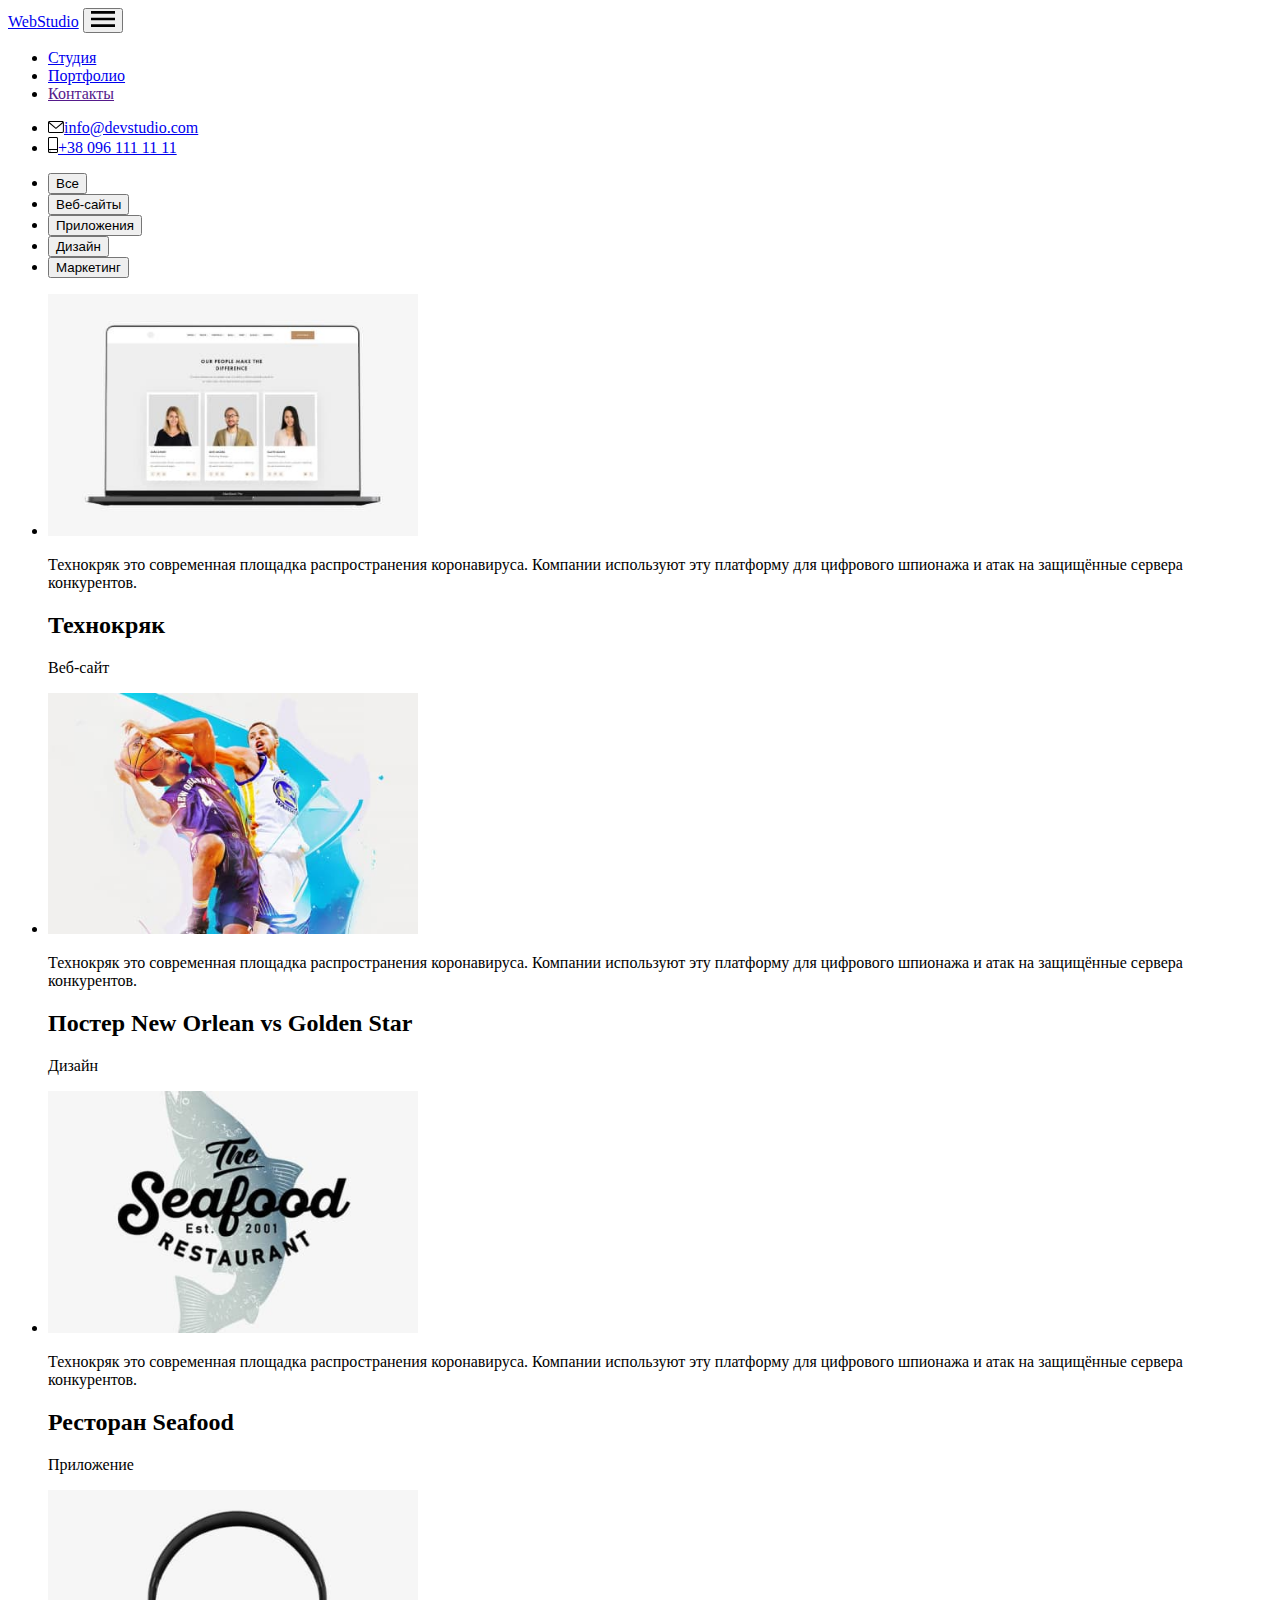
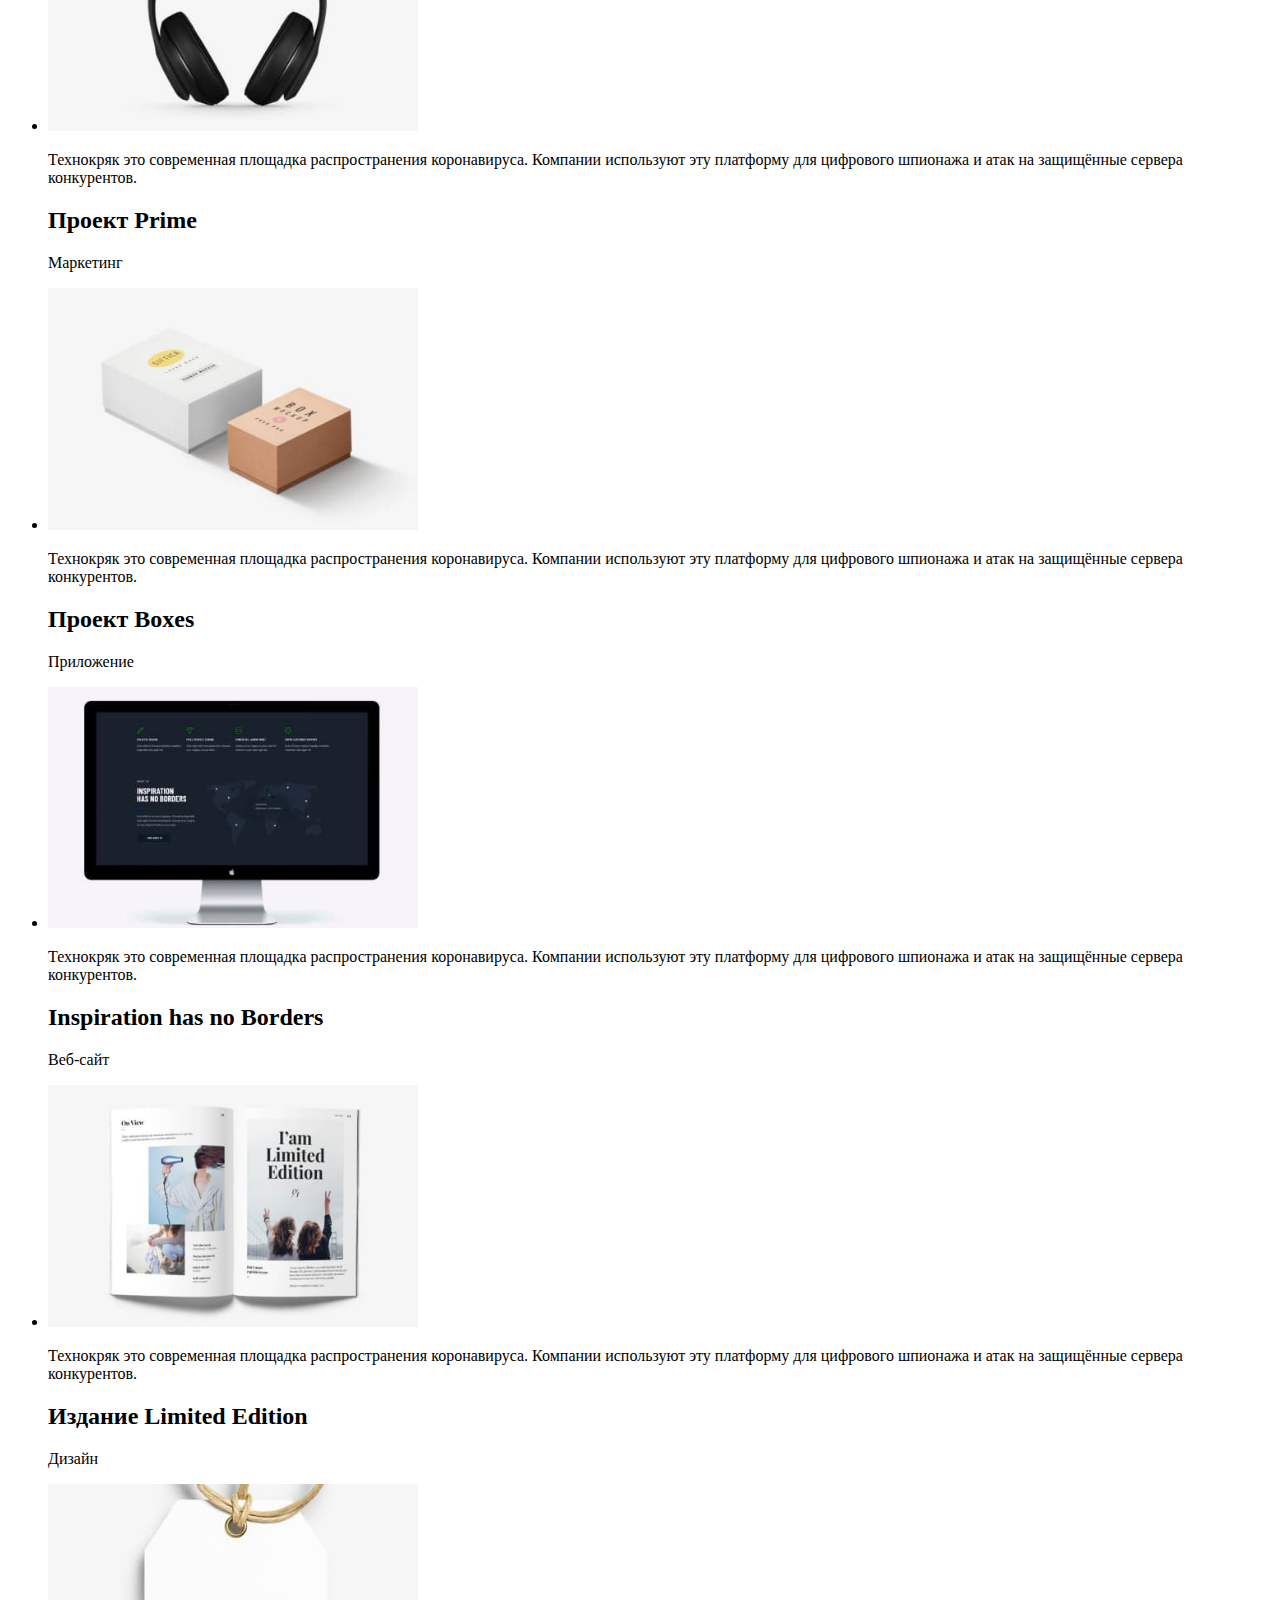
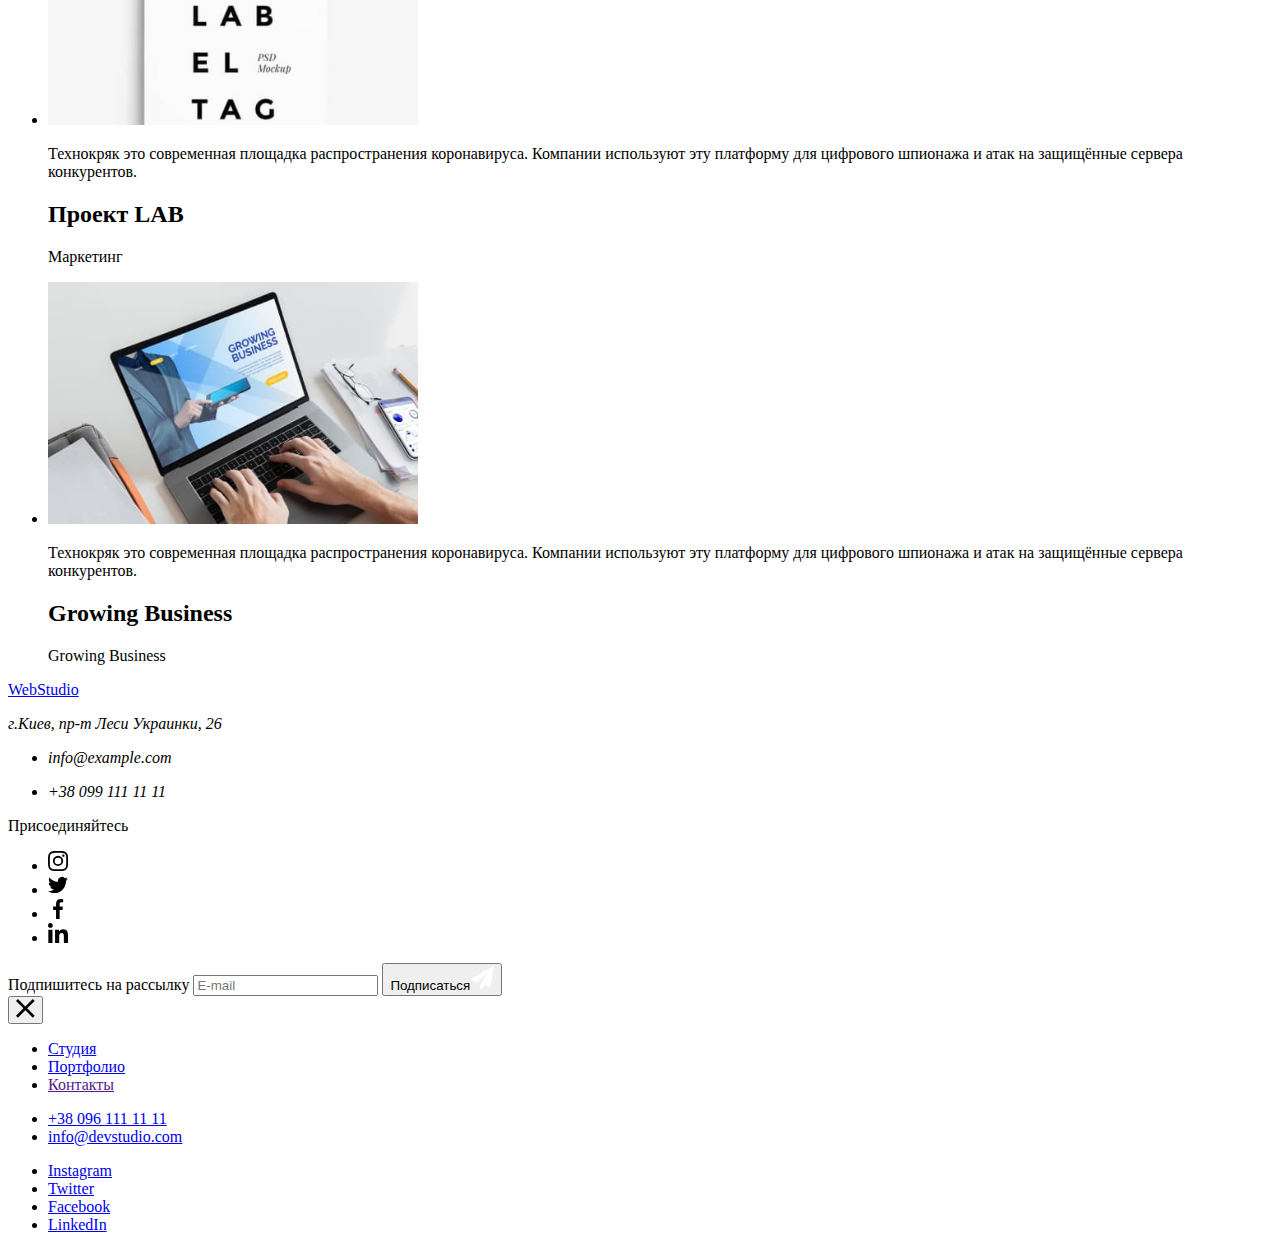
==== portfolio.html @ 89b61207 "Добавляю проект с файлами html и CSS" ====
<!DOCTYPE html>
<html lang="ru">
<head>
    <meta charset="UTF-8">
    <meta name="viewport" content="width=device-width, initial-scale=1.0">
    <title>Portfolio</title>
    <link rel="preconnect" href="https://fonts.gstatic.com">
    <link href="https://fonts.googleapis.com/css2?family=Raleway:wght@700&family=Roboto:wght@400;500;700;900&display=swap"
        rel="stylesheet">
    <link rel="stylesheet" href="./dist/css/main.min.css">
</head>
<body>
    <!--Шапка страницы-->
    <header class="page-header">
        <div class="container container__nav">
            <!--Логотип с навигацией-->
            <a class="logo" href="/"><span class="logo__text">Web</span>Studio</a>
            <button class="menu-toggle js-open-menu" aria-expanded="false" aria-controls="mobile-menu">
                <svg class="icon-cross" width="24" height="16" aria-label="Переключатель мобильного меню">
                    <use href="./img/icons.svg#menu"></use>
                </svg></button>
            <nav>
                <ul class="site-nav">
                    <li class="site-nav__item">
                        <a class="site-nav__link" href="./index.html">Студия</a>
                    </li>
                    <li class="site-nav__item">
                        <a class="site-nav__link" href="./portfolio.html">Портфолио</a>
                    </li>
                    <li class="site-nav__item">
                        <a class="site-nav__link" href="">Контакты</a>
                    </li>
                </ul>
            </nav>
            <ul class="panel-contacts">
                <li class="panel-contacts__item">
                    <a class="panel-contacts__link" href="mailto:info@devstudio.com">
                        <svg class="panel-contacts__icon" width="16" height="12">
                            <use href="./img/icons.svg#envelope"></use>
                        </svg>info@devstudio.com</a>
                </li>
                <li class="panel-contacts__item">
                    <a class="panel-contacts__link" href="tel:+380961111111">
                        <svg class="panel-contacts__icon" width="10" height="16">
                            <use href="./img/icons.svg#smartphone"></use>
                        </svg>+38 096 111 11 11</a>
                </li>
            </ul>
        </div>
    </header>
        <main>
            <section>
                <div class="container">
                    <ul class="page-nav">
                        <li class="page-nav__item">
                            <button class="button-page-nav" type="submit">Все</button>
                        </li>
                        <li class="page-nav__item">
                            <button class="button-page-nav" type="submit">Веб-сайты</button>
                        </li>
                        <li class="page-nav__item">
                            <button class="button-page-nav" type="submit">Приложения</button>
                        </li>
                        <li class="page-nav__item">
                            <button class="button-page-nav" type="submit">Дизайн</button>
                        </li>
                        <li class="page-nav__item">
                            <button class="button-page-nav" type="submit">Маркетинг</button>
                        </li>
                    </ul>
                </div>
                <div class="container container__product">
                <ul class="card-set">
                    <li class="card-set__item">
                        <article class="product">
                            <div class="product__thumb">
                            <img class="product__img" srcset="./img/img1.jpg 1x, ./img/img1@2x.jpg 2x"
                            src="./img/img1.jpg" alt="Веб-сайт" width="370">                            
                        <div class="product__overlay">
                                <p class="product__text">Технокряк это современная площадка распространения коронавируса. Компании используют
                                    эту платформу для цифрового
                                    шпионажа и атак на защищённые сервера конкурентов.</p>
                        </div>                        
                        </div>                       
                        <h2 class="product__title">Технокряк</h2>
                        <p class="product__name">Веб-сайт</p>
                        </article>
                    </li>
                    <li class="card-set__item">
                        <article>
                            <div class="product__thumb">
                            <img class="product__img" srcset="./img/img2.jpg 1x, ./img/img2@2x.jpg 2x"
                            src="./img/img2.jpg" alt="Дизайн" width="370">
                        <div class="product__overlay">
                            <p class="product__text">Технокряк это современная площадка распространения коронавируса. Компании используют эту платформу для цифрового
                                шпионажа и атак на защищённые сервера конкурентов.</p></div>
                        </div>
                        <h2 class="product__title">Постер New Orlean vs Golden Star</h2>
                        <p class="product__name">Дизайн</p>
                        </article>
                    </li>
                    <li class="card-set__item">
                        <article>
                            <div class="product__thumb">
                            <img class="product__img" srcset="./img/img3.jpg 1x, ./img/img3@2x.jpg 2x"
                            src="./img/img3.jpg" alt="Приложение Ресторан" width="370">
                        <div class="product__overlay">
                            <p class="product__text">Технокряк это современная площадка распространения коронавируса. Компании используют
                                эту платформу для цифрового
                                шпионажа и атак на защищённые сервера конкурентов.</p></div>
                        </div>
                        <h2 class="product__title">Ресторан Seafood</h2>
                        <p class="product__name">Приложение</p>
                        </article>
                    </li>
                    <li class="card-set__item">
                        <article>
                            <div class="product__thumb">
                            <img class="product__img" srcset="./img/img4.jpg 1x, ./img/img4@2x.jpg 2x"
                            src="./img/img4.jpg" alt="Наушники" width="370">
                        <div class="product__overlay">
                            <p class="product__text">Технокряк это современная площадка распространения коронавируса. Компании используют
                                эту платформу для цифрового
                                шпионажа и атак на защищённые сервера конкурентов.</p></div>
                        </div>
                        <h2 class="product__title">Проект Prime</h2>
                        <p class="product__name">Маркетинг</p>
                        </article>
                    </li>
                    <li class="card-set__item">
                        <article>
                            <div class="product__thumb">
                            <img class="product__img" srcset="./img/img5.jpg 1x, ./img/img5@2x.jpg 2x"
                            src="./img/img5.jpg" alt="Коробки" width="370">
                        <div class="product__overlay">
                            <p class="product__text">Технокряк это современная площадка распространения коронавируса. Компании используют
                                эту платформу для цифрового
                                шпионажа и атак на защищённые сервера конкурентов.</p></div>
                        </div>
                        <h2 class="product__title">Проект Boxes</h2>
                        <p class="product__name">Приложение</p>
                        </article>
                    </li>
                    <li class="card-set__item">
                        <article>
                            <div class="product__thumb">
                            <img class="product__img" srcset="./img/img6.jpg 1x, ./img/img6@2x.jpg 2x"
                            src="./img/img6.jpg" alt="Дизайн Веб-сайта" width="370">
                        <div class="product__overlay">
                            <p class="product__text">Технокряк это современная площадка распространения коронавируса. Компании используют
                                эту платформу для цифрового
                                шпионажа и атак на защищённые сервера конкурентов.</p>
                        </div>
                        </div>
                        <h2 class="product__title">Inspiration has no Borders</h2>
                        <p class="product__name">Веб-сайт</p>
                        </article>
                    </li>
                    <li class="card-set__item">
                        <article>
                            <div class="product__thumb">
                            <img class="product__img" srcset="./img/img7.jpg 1x, ./img/img7@2x.jpg 2x"
                            src="./img/img7.jpg" alt="Открытая книга" width="370">
                        <div class="product__overlay">
                            <p class="product__text">Технокряк это современная площадка распространения коронавируса. Компании используют
                                эту платформу для цифрового
                                шпионажа и атак на защищённые сервера конкурентов.</p>
                        </div>
                        </div>
                        <h2 class="product__title">Издание Limited Edition</h2>
                        <p class="product__name">Дизайн</p>
                        </article>
                    </li>
                    <li class="card-set__item">
                        <article>
                            <div class="product__thumb">
                            <img class="product__img" srcset="./img/img8.jpg 1x, ./img/img8@2x.jpg 2x"
                            src="./img/img8.jpg" alt="Бирка" width="370">
                        <div class="product__overlay">
                            <p class="product__text">Технокряк это современная площадка распространения коронавируса. Компании используют
                                эту платформу для цифрового
                                шпионажа и атак на защищённые сервера конкурентов.</p>
                        </div>
                        </div>
                        <h2 class="product__title">Проект LAB</h2>
                        <p class="product__name">Маркетинг</p>
                        </article>
                    </li>
                    <li class="card-set__item">
                        <article>
                            <div class="product__thumb">
                            <img class="product__img" srcset="./img/img9.jpg 1x, ./img/img9@2x.jpg 2x"
                            src="./img/img9.jpg" alt="Ноутбук" width="370">
                        <div class="product__overlay">
                            <p class="product__text">Технокряк это современная площадка распространения коронавируса. Компании используют
                                эту платформу для цифрового
                                шпионажа и атак на защищённые сервера конкурентов.</p>
                        </div>
                        </div>
                        <h2 class="product__title">Growing Business</h2>
                        <p class="product__name">Growing Business</p>
                        </article>
                    </li>
                </ul>
                </div>
            </section>
        </main>
    <footer class="page-footer">
        <div class="container container__footer">
            <div class="adreess-footer">
                <a class="logo logo--footer" href="/"><span class="logo__text">Web</span>Studio</a>
                <address>
                    <p class="page-footer__label"><span class="page-footer__text">г.Киев, пр-т Леси Украинки, 26</span></p>
                    <ul class="address">
                        <li>
                            <p class="address__mail">info@example.com</p>
                        </li>
                        <li>
                            <p class="address__tel">+38 099 111 11 11</p>
                        </li>
                    </ul>
                </address>
            </div>
            <div class="subscribe">
                <p class="subscribe__text">Присоединяйтесь</p>
                <ul class="social-footer">
                    <li class="social-footer__item">
                        <a href="/" class="social-footer__link">
                            <svg class="social-footer__icon" width="20" height="20">
                                <use href="./img/icons.svg#instagram"></use>
                            </svg>
                        </a>
                    </li>
                    <li class="social-footer__item">
                        <a href="/" class="social-footer__link">
                            <svg class="social-footer__icon" width="20" height="20">
                                <use href="./img/icons.svg#twitter"></use>
                            </svg>
                        </a>
                    </li>
                    <li class="social-footer__item">
                        <a href="/" class="social-footer__link">
                            <svg class="social-footer__icon" width="20" height="20">
                                <use href="./img/icons.svg#facebook"></use>
                            </svg>
                        </a>
                    </li>
                    <li class="social-footer__item">
                        <a href="/" class="social-footer__link">
                            <svg class="social-footer__icon" width="20" height="20">
                                <use href="./img/icons.svg#linkedin"></use>
                            </svg>
                        </a>
                    </li>
                </ul>
            </div>
            <form class="form-footer">
                <label class="form-footer__field">
                    <span class="form-footer__label">Подпишитесь на рассылку</span>
                    <input type="email" class="form-footer__input" name="mail" placeholder="E-mail">
                </label>
                <button class="button button--mail" type="submit">Подписаться<svg class="button__icon" width="24"
                        height="24">
                        <use href="./img/icons.svg#send"></use>
                    </svg></button>
            </form>
        </div>
    </footer>
    <div class="menu-container js-menu-container" id="mobile-menu">
        <button class="menu-toggle js-close-menu">
            <svg width="19" height="19">
                <use class="icon-menu" href="./img/icons.svg#close-menu"></use>
            </svg>
        </button>
        <ul class="mobile-menu">
            <li class="mobile-menu__item"><a href="./index.html" class="mobile-menu__link">Студия</a></li>
            <li class="mobile-menu__item"><a href="./portfolio.html" class="mobile-menu__link">Портфолио</a></li>
            <li class="mobile-menu__item"><a href="" class="mobile-menu__link">Контакты</a></li>
        </ul>
        <div>
            <ul class="contacts-mobile">
                <li class="contacts-mobile__item">
                    <a class="contacts-mobile__link" href="tel:+380961111111">
                        <span class="contacts-mobile__tel">+38 096 111 11 11</span></a>
                </li>
                <li class="contacts-mobile__item">
                    <a class="contacts-mobile__link" href="mailto:info@devstudio.com">
                        <span class="contacts-mobile__mail">info@devstudio.com</span></a>
                </li>
            </ul>
            <ul class="mobile-social">
                <li class="mobile-social__item">
                    <a href="/" class="mobile-social__link">Instagram</a>
                </li>
                <li class="mobile-social__item">
                    <a href="/" class="mobile-social__link">Twitter</a>
                </li>
                <li class="mobile-social__item">
                    <a href="/" class="mobile-social__link">Facebook</a>
                </li>
                <li class="mobile-social__item">
                    <a href="/" class="mobile-social__link">LinkedIn</a>
                </li>
            </ul>
        </div>
    </div>
    <script src="./js/mobile-menu.js"></script>
</body>
</html>
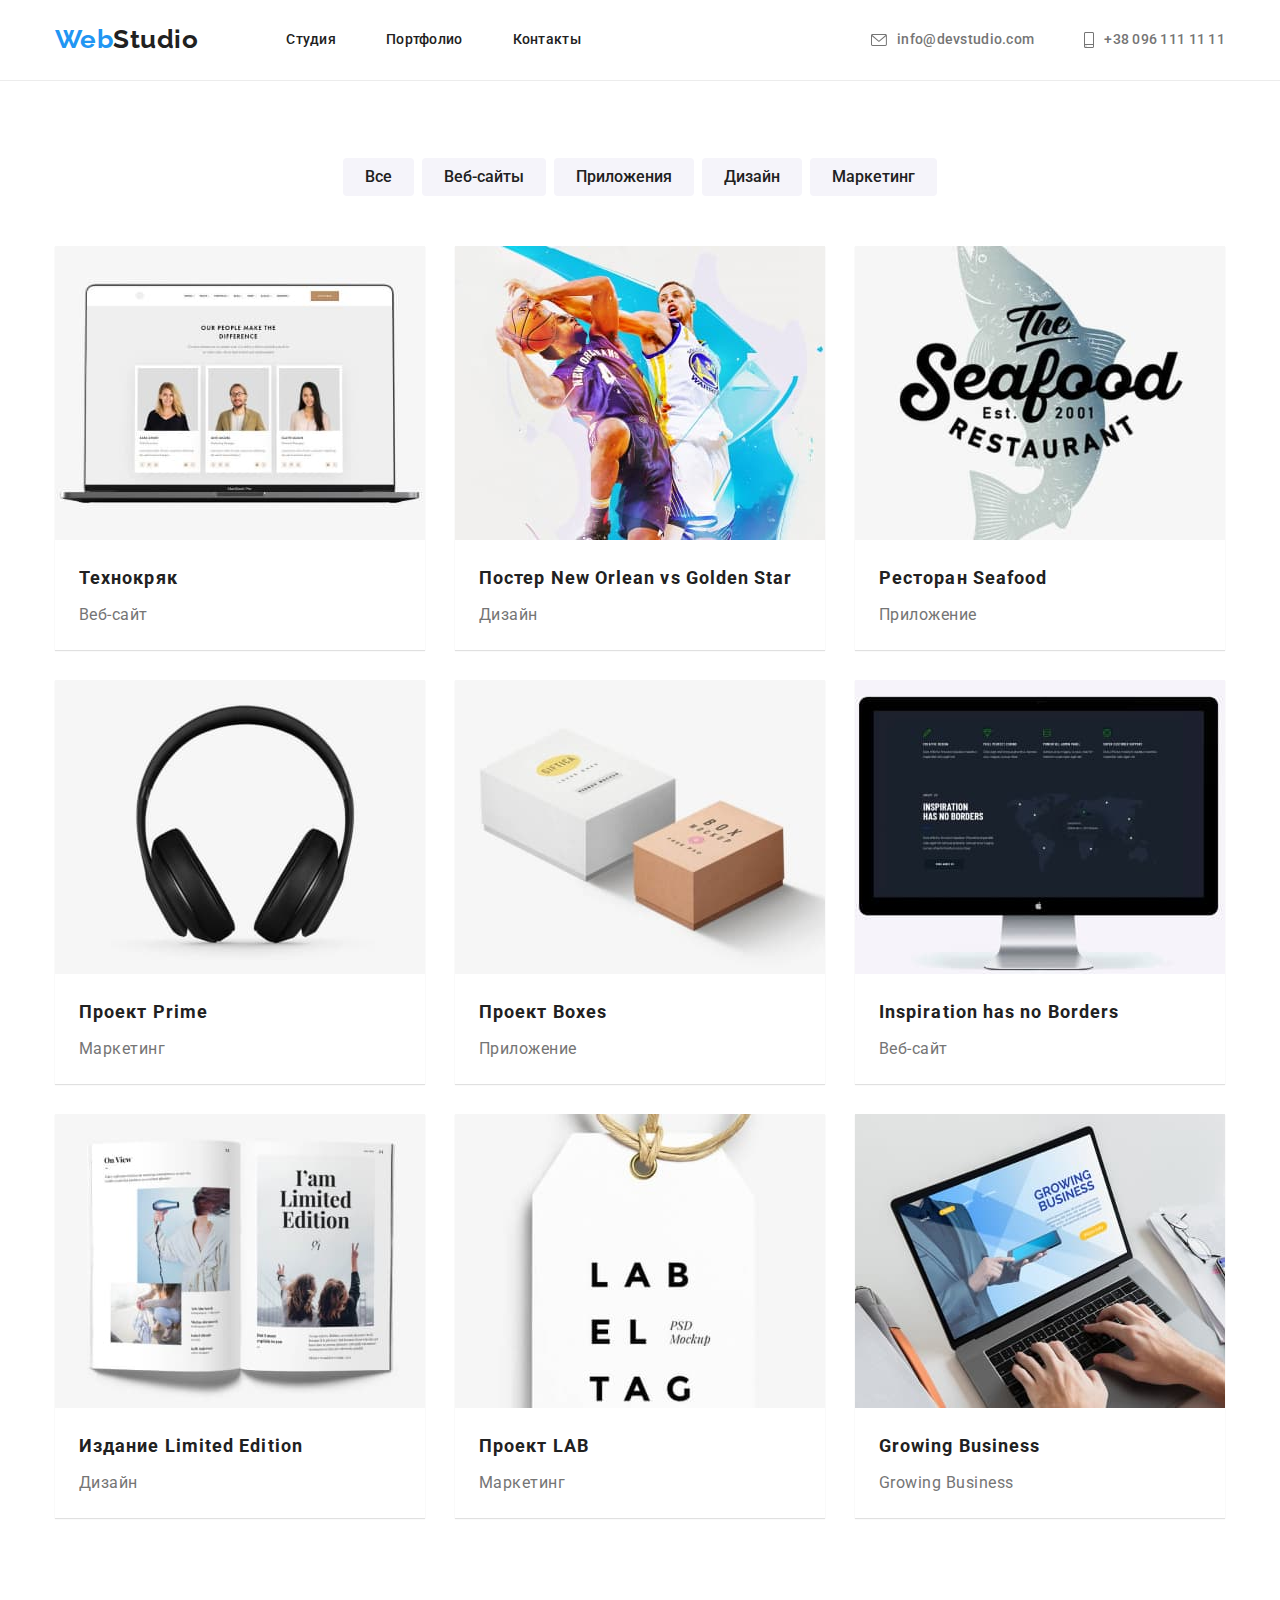
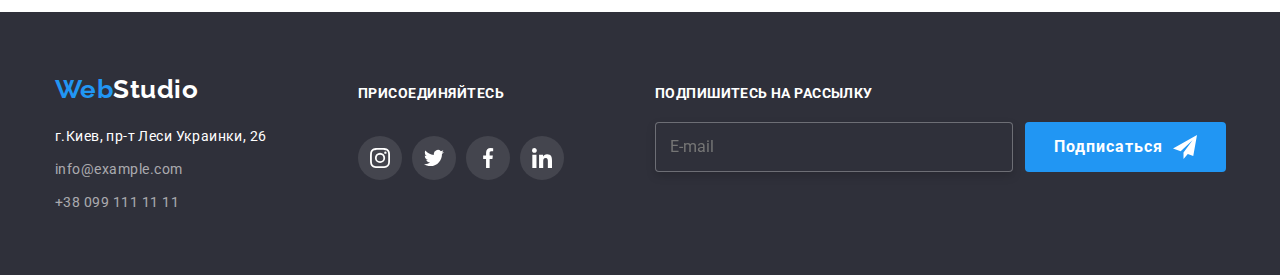
==== commit 207fe52d: "Изменил путь к CSS" ====
--- a/portfolio.html
+++ b/portfolio.html
@@ -7,7 +7,7 @@
     <link rel="preconnect" href="https://fonts.gstatic.com">
     <link href="https://fonts.googleapis.com/css2?family=Raleway:wght@700&family=Roboto:wght@400;500;700;900&display=swap"
         rel="stylesheet">
-    <link rel="stylesheet" href="./dist/css/main.min.css">
+    <link rel="stylesheet" href="./css/main.min.css">
 </head>
 <body>
     <!--Шапка страницы-->
--- a/css/main.min.css
+++ b/css/main.min.css
@@ -0,0 +1,3 @@
+/*! modern-normalize v1.0.0 | MIT License | https://github.com/sindresorhus/modern-normalize */*,*::before,*::after{-webkit-box-sizing:border-box;box-sizing:border-box}:root{-moz-tab-size:4;-o-tab-size:4;tab-size:4}html{line-height:1.15;-webkit-text-size-adjust:100%}body{margin:0;padding:0}body{font-family:system-ui,-apple-system,"Segoe UI",Roboto,Helvetica,Arial,sans-serif,"Apple Color Emoji","Segoe UI Emoji"}hr{height:0;color:inherit}abbr[title]{-webkit-text-decoration:underline dotted;text-decoration:underline dotted}b,strong{font-weight:bolder}code,kbd,samp,pre{font-family:ui-monospace, SFMono-Regular, Consolas, 'Liberation Mono', Menlo,
+ monospace;font-size:1em}small{font-size:80%}sub,sup{font-size:75%;line-height:0;position:relative;vertical-align:baseline}sub{bottom:-0.25em}sup{top:-0.5em}table{text-indent:0;border-color:inherit}button,input,optgroup,select,textarea{font-family:inherit;font-size:100%;line-height:1.15;margin:0}address{font-style:normal}ul{list-style:none}button,select{text-transform:none}button,[type='button'],[type='reset'],[type='submit']{-webkit-appearance:button}::-moz-focus-inner{border-style:none;padding:0}:-moz-focusring{outline:1px dotted ButtonText}:-moz-ui-invalid{box-shadow:none}legend{padding:0}progress{vertical-align:baseline}::-webkit-inner-spin-button,::-webkit-outer-spin-button{height:auto}[type='search']{-webkit-appearance:textfield;outline-offset:-2px}::-webkit-search-decoration{-webkit-appearance:none}::-webkit-file-upload-button{-webkit-appearance:button;font:inherit}body{font-family:"Roboto",sans-serif;background-color:#fff;letter-spacing:0.03em;color:#212121}.container{width:100%;padding-left:15px;padding-right:15px;margin-left:auto;margin-right:auto;min-width:320px;max-width:480px}@media screen and (min-width: 768px){.container{max-width:768px}}@media screen and (min-width: 1200px){.container{max-width:1200px}}.container__nav{min-height:60px;display:-webkit-box;display:-ms-flexbox;display:flex;-webkit-box-align:center;-ms-flex-align:center;align-items:center;-webkit-box-pack:end;-ms-flex-pack:end;justify-content:flex-end}.container__product{padding-bottom:60px}@media screen and (min-width: 1200px){.container__product{padding-bottom:94px}}.container__footer{padding-top:60px;padding-bottom:60px}@media screen and (min-width: 768px){.container__footer{display:-webkit-box;display:-ms-flexbox;display:flex;-ms-flex-wrap:wrap;flex-wrap:wrap;-webkit-box-align:baseline;-ms-flex-align:baseline;align-items:baseline;-ms-flex-pack:distribute;justify-content:space-around}}@media screen and (min-width: 1200px){.container__footer{-webkit-box-pack:justify;-ms-flex-pack:justify;justify-content:space-between}}.section{padding-top:60px;padding-bottom:60px}@media screen and (min-width: 1200px){.section{padding-top:94px;padding-bottom:94px}}.section__development{display:none}@media screen and (min-width: 1200px){.section__development{display:block;padding-top:0}}.section__team{background-color:#f5f4fa}@media screen and (min-width: 1200px){.section__team{padding-top:94px;padding-bottom:94px}}.section-title{text-align:center;font-weight:bold;font-size:28px;color:#212121;margin-bottom:30px;margin-top:0}@media screen and (min-width: 1200px){.section-title{font-size:36px;margin-bottom:50px}}.visually-hiddens{position:absolute;width:1px;height:1px;margin:-1px;border:0;padding:0;white-space:nowrap;-webkit-clip-path:inset(100%);clip-path:inset(100%);clip:rect(0 0 0 0);overflow:hidden}.page-header{border-bottom:1px solid #ececec;background-color:#fff}@media screen and (max-width: 767px){.page-header{height:60px}}.logo{font-family:"Raleway",sans-serif;font-weight:bold;font-size:26px;line-height:1.14;color:#212121;text-decoration:none;margin-right:auto;-webkit-transition:color 250ms cubic-bezier(0.4, 0, 0.2, 1);transition:color 250ms cubic-bezier(0.4, 0, 0.2, 1)}@media (min-width: 768px){.logo{margin-right:0}}.logo:hover,.logo:focus{color:#2196f3}.logo__text{color:#2196f3}.logo--footer{display:-webkit-box;display:-ms-flexbox;display:flex;margin-bottom:20px;color:#fff}@media screen and (max-width: 1199px){.logo--footer{-webkit-box-pack:center;-ms-flex-pack:center;justify-content:center}}.logo--footer:hover,.logo--footer:focus{color:#2196f3}.menu-container{display:-webkit-box;display:-ms-flexbox;display:flex;-webkit-box-orient:vertical;-webkit-box-direction:normal;-ms-flex-direction:column;flex-direction:column;-webkit-box-pack:justify;-ms-flex-pack:justify;justify-content:space-between;position:fixed;top:0;left:0;width:100vw;height:100vh;padding:48px 40px;background-color:#fff;-webkit-transform:translateX(100%);transform:translateX(100%);-webkit-transition:-webkit-transform 250ms cubic-bezier(0.4, 0, 0.2, 1);transition:-webkit-transform 250ms cubic-bezier(0.4, 0, 0.2, 1);transition:transform 250ms cubic-bezier(0.4, 0, 0.2, 1);transition:transform 250ms cubic-bezier(0.4, 0, 0.2, 1), -webkit-transform 250ms cubic-bezier(0.4, 0, 0.2, 1)}.menu-container.is-open{-webkit-transform:translateX(0);transform:translateX(0)}.menu-toggle{min-height:40px;min-width:40px;display:-webkit-box;display:-ms-flexbox;display:flex;-webkit-box-align:center;-ms-flex-align:center;align-items:center;-webkit-box-pack:center;-ms-flex-pack:center;justify-content:center;margin:0;padding:0;background-color:transparent;cursor:pointer;border:none;border-radius:50%;outline:none}.menu-toggle:focus,.menu-toggle:hover{color:#2196f3}@media (min-width: 768px){.menu-toggle{display:none}}.menu-container .menu-toggle{position:absolute;top:20px;right:15px;color:#212121}.menu-container .menu-toggle:hover,.menu-container .menu-toggle:focus{color:#2196f3}.mobile-menu{padding:0;margin:0;list-style:none}.mobile-menu__item:not(:last-child){margin-bottom:32px}.mobile-menu__link{display:block;padding:0;color:#212121;text-decoration:none;font-family:"Roboto",sans-serif;font-weight:500;font-size:40px;line-height:1.17;letter-spacing:0.02em;-webkit-transition:color 250ms cubic-bezier(0.4, 0, 0.2, 1);transition:color 250ms cubic-bezier(0.4, 0, 0.2, 1)}.mobile-menu__link:hover,.mobile-menu__link:focus{color:#2196f3}.icon-cross{fill:currentColor}@media (min-width: 768px){.icon-cross{display:none}}.icon-menu{fill:currentColor}.contacts-mobile{margin:0;padding:0;font-family:"Roboto",sans-serif;font-weight:500;letter-spacing:0.02em}.contacts-mobile__item:not(:last-child){margin-bottom:32px}.contacts-mobile__link{text-decoration:none}.contacts-mobile__tel{font-size:34px;line-height:1.176;color:#2196f3}.contacts-mobile__mail{font-size:24px;line-height:1.166;color:#757575}.mobile-social{display:-webkit-box;display:-ms-flexbox;display:flex;-ms-flex-wrap:wrap;flex-wrap:wrap;margin:0;padding:0;margin-top:64px}.mobile-social__item{padding-right:10px}.mobile-social__item:not(:last-child){margin-right:10px;border-right:1px solid rgba(33,33,33,0.2)}.mobile-social__link{font-family:"Roboto",sans-serif;font-weight:500;font-size:18px;line-height:1.22;letter-spacing:0.02em;color:#2196f3;text-decoration:none;-webkit-transform:rotate(90deg);transform:rotate(90deg)}.site-nav{display:none}@media screen and (min-width: 768px){.site-nav{display:-webkit-box;display:-ms-flexbox;display:flex;margin:0;margin-left:88px;padding:0}}.site-nav__item:not(:last-child){margin-right:50px}.site-nav__link{position:relative;display:block;padding-top:32px;padding-bottom:32px;font-weight:500;font-size:14px;line-height:1.14;letter-spacing:0.02em;text-decoration:none;color:#212121;-webkit-transition:color 250ms cubic-bezier(0.4, 0, 0.2, 1);transition:color 250ms cubic-bezier(0.4, 0, 0.2, 1)}.site-nav__link::after{content:'';position:absolute;left:0;bottom:0;display:block;width:100%;height:4px;background-color:#2196f3;border-radius:2px;-webkit-transform:scaleX(0);transform:scaleX(0);-webkit-transition:-webkit-transform 250ms cubic-bezier(0.4, 0, 0.2, 1);transition:-webkit-transform 250ms cubic-bezier(0.4, 0, 0.2, 1);transition:transform 250ms cubic-bezier(0.4, 0, 0.2, 1);transition:transform 250ms cubic-bezier(0.4, 0, 0.2, 1), -webkit-transform 250ms cubic-bezier(0.4, 0, 0.2, 1)}.site-nav__link:hover::after{-webkit-transform:scaleX(1);transform:scaleX(1)}.panel-contacts{display:none;margin:0;padding:0;margin-left:auto;list-style:none;-webkit-box-align:center;-ms-flex-align:center;align-items:center}@media screen and (min-width: 768px){.panel-contacts{display:-webkit-box;display:-ms-flexbox;display:flex;-webkit-box-orient:vertical;-webkit-box-direction:normal;-ms-flex-direction:column;flex-direction:column;-webkit-box-align:start;-ms-flex-align:start;align-items:flex-start}}@media screen and (min-width: 1200px){.panel-contacts{-webkit-box-orient:unset;-webkit-box-direction:unset;-ms-flex-direction:unset;flex-direction:unset}}@media screen and (max-width: 767px){.panel-contacts__item:not(:last-child){padding-top:10px}}@media screen and (min-width: 1200px){.panel-contacts__item:not(:last-child){margin-right:50px}}@media screen and (max-width: 1199px){.panel-contacts__item{padding-top:5px;padding-bottom:9px}}.panel-contacts__link{display:-webkit-box;display:-ms-flexbox;display:flex;-webkit-box-align:center;-ms-flex-align:center;align-items:center;font-weight:500;font-size:14px;line-height:1.14;letter-spacing:0.02em;color:#757575;text-decoration:none;-webkit-transition:color 250ms cubic-bezier(0.4, 0, 0.2, 1);transition:color 250ms cubic-bezier(0.4, 0, 0.2, 1)}@media screen and (min-width: 1200px){.panel-contacts__link{padding-top:32px;padding-bottom:32px}}.panel-contacts__link:hover,.panel-contacts__link:focus{color:#2196f3}.panel-contacts__icon{fill:currentColor;margin-right:10px}.hero{background:#2f303a;text-align:center}.hero__overlay{width:100%;height:400px;margin-left:auto;margin-right:auto;background-image:-webkit-gradient(linear, left top, right top, from(rgba(47,48,58,0.4)), to(rgba(47,48,58,0.4))),url("../img/header_mobile.jpg");background-image:linear-gradient(to right, rgba(47,48,58,0.4), rgba(47,48,58,0.4)),url("../img/header_mobile.jpg");background-repeat:no-repeat;background-position:center;background-size:cover}@media (min-device-pixel-ratio: 2), (-webkit-min-device-pixel-ratio: 2), (min-resolution: 192dpi), (min-resolution: 2dppx){.hero__overlay{background-image:url("../img/header_mobile@2x.jpg")}}@media screen and (min-width: 768px){.hero__overlay{background-image:url("../img/header_tablet.jpg")}}@media screen and (min-width: 768px) and (min-device-pixel-ratio: 2), screen and (min-width: 768px) and (-webkit-min-device-pixel-ratio: 2), screen and (min-width: 768px) and (min-resolution: 192dpi), screen and (min-width: 768px) and (min-resolution: 2dppx){.hero__overlay{background-image:url("../img/header_tablet@2x.jpg")}}@media screen and (min-width: 1200px){.hero__overlay{background-image:url("../img/img.jpg");height:600px}}@media screen and (min-width: 1200px) and (min-device-pixel-ratio: 2), screen and (min-width: 1200px) and (-webkit-min-device-pixel-ratio: 2), screen and (min-width: 1200px) and (min-resolution: 192dpi), screen and (min-width: 1200px) and (min-resolution: 2dppx){.hero__overlay{background-image:url("../img/img@2x.jpg")}}.hero__title{font-weight:900;font-size:26px;line-height:1.62;letter-spacing:0.06em;text-transform:uppercase;color:#fff;padding-top:118px;margin-top:0;margin-bottom:30px}@media screen and (min-width: 1200px){.hero__title{padding-top:200px;margin-bottom:40px;font-size:44px;line-height:1.36}}.visually-hiddens{position:absolute;width:1px;height:1px;margin:-1px;border:0;padding:0;white-space:nowrap;-webkit-clip-path:inset(100%);clip-path:inset(100%);clip:rect(0 0 0 0);overflow:hidden}.menu-button{display:-webkit-inline-box;display:-ms-inline-flexbox;display:inline-flex;margin:0;padding:0;border:none;background-color:transparent}.menu-button .icon-cross{display:none}.menu-button.is-open .icon-cross{display:block}.menu-button.is-open .icon-cross{display:block}.button{display:-webkit-inline-box;display:-ms-inline-flexbox;display:inline-flex;-webkit-box-align:center;-ms-flex-align:center;align-items:center;border:none;padding:10px 32px;border-radius:4px;font-family:"Roboto",sans-serif;font-weight:bold;font-size:16px;line-height:1.88;letter-spacing:0.06em;color:#fff;background-color:#2196f3;cursor:pointer;-webkit-transition:-webkit-box-shadow 250ms cubic-bezier(0.4, 0, 0.2, 1);transition:-webkit-box-shadow 250ms cubic-bezier(0.4, 0, 0.2, 1);transition:box-shadow 250ms cubic-bezier(0.4, 0, 0.2, 1);transition:box-shadow 250ms cubic-bezier(0.4, 0, 0.2, 1), -webkit-box-shadow 250ms cubic-bezier(0.4, 0, 0.2, 1)}.button:hover,.button:focus{-webkit-box-shadow:0px 4px 4px rgba(0,0,0,0.15);box-shadow:0px 4px 4px rgba(0,0,0,0.15)}.button--send{margin-top:20px}.button--mail{display:-webkit-box;display:-ms-flexbox;display:flex;padding:10px 29px;line-height:1.9}.button__icon{margin-left:10px}.button-page-nav{display:block;padding:6px 22px;font-weight:500;line-height:1.64;border:none;border-radius:4px;color:#212121;background-color:#f5f4fa;cursor:pointer;-webkit-transition:color 250ms cubic-bezier(0.4, 0, 0.2, 1),background-color 250ms cubic-bezier(0.4, 0, 0.2, 1),-webkit-box-shadow 250ms cubic-bezier(0.4, 0, 0.2, 1);transition:color 250ms cubic-bezier(0.4, 0, 0.2, 1),background-color 250ms cubic-bezier(0.4, 0, 0.2, 1),-webkit-box-shadow 250ms cubic-bezier(0.4, 0, 0.2, 1);transition:color 250ms cubic-bezier(0.4, 0, 0.2, 1),background-color 250ms cubic-bezier(0.4, 0, 0.2, 1),box-shadow 250ms cubic-bezier(0.4, 0, 0.2, 1);transition:color 250ms cubic-bezier(0.4, 0, 0.2, 1),background-color 250ms cubic-bezier(0.4, 0, 0.2, 1),box-shadow 250ms cubic-bezier(0.4, 0, 0.2, 1),-webkit-box-shadow 250ms cubic-bezier(0.4, 0, 0.2, 1)}.button-page-nav:hover,.button-page-nav:focus{color:#fff;background-color:#2196f3;-webkit-box-shadow:0px 3px 1px rgba(0,0,0,0.1),0px 1px 2px rgba(0,0,0,0.08),0px 2px 2px rgba(0,0,0,0.12);box-shadow:0px 3px 1px rgba(0,0,0,0.1),0px 1px 2px rgba(0,0,0,0.08),0px 2px 2px rgba(0,0,0,0.12)}.backdrop{position:fixed;top:0;left:0;width:100%;height:100%;z-index:1;background-color:rgba(0,0,0,0.2);-webkit-transition:opacity 250ms cubic-bezier(0.4, 0, 0.2, 1);transition:opacity 250ms cubic-bezier(0.4, 0, 0.2, 1)}.backdrop__is-hidden{opacity:0;pointer-events:none}.backdrop__is-hidden.modal{-webkit-transform:translateX(-50%) translateY(-100%);transform:translateX(-50%) translateY(-100%)}.modal{position:absolute;top:50%;left:50%;-webkit-transform:translate(-50%, -50%);transform:translate(-50%, -50%);padding:40px;min-height:609px;width:100%;max-width:450px;max-height:100vh;background-color:#fff;-webkit-box-shadow:0px 1px 3px rgba(0,0,0,0.12),0px 1px 1px rgba(0,0,0,0.14),0px 2px 1px rgba(0,0,0,0.2);box-shadow:0px 1px 3px rgba(0,0,0,0.12),0px 1px 1px rgba(0,0,0,0.14),0px 2px 1px rgba(0,0,0,0.2);border-radius:4px;overflow-y:auto;-webkit-transition:-webkit-transform 250ms cubic-bezier(0.4, 0, 0.2, 1);transition:-webkit-transform 250ms cubic-bezier(0.4, 0, 0.2, 1);transition:transform 250ms cubic-bezier(0.4, 0, 0.2, 1);transition:transform 250ms cubic-bezier(0.4, 0, 0.2, 1), -webkit-transform 250ms cubic-bezier(0.4, 0, 0.2, 1)}@media screen and (min-width: 1200px){.modal{max-width:528px;min-height:581px}}.modal__close{display:-webkit-box;display:-ms-flexbox;display:flex;-webkit-box-align:center;-ms-flex-align:center;align-items:center;-webkit-box-pack:center;-ms-flex-pack:center;justify-content:center;position:absolute;top:8px;right:8px;width:30px;height:30px;background-color:#fff;border-radius:50%;border:1px solid rgba(0,0,0,0.1);cursor:pointer}.modal__close:focus,.modal__close:hover{color:#2196f3}.modal__icon{position:absolute;fill:currentColor}.form__text{margin:0;margin-bottom:12px;font-family:"Roboto",sans-serif;font-weight:bold;font-size:20px;line-height:1.15;text-align:center;letter-spacing:0.03em;color:#212121}.form__field{display:block;margin-bottom:10px;position:relative}.form__label{display:-webkit-box;display:-ms-flexbox;display:flex;margin-bottom:4px;font-family:"Roboto",sans-serif;font-size:12px;line-height:1.17;letter-spacing:0.01em;color:#757575}.form__input{width:100%;padding:11px 42px;border-radius:4px;border:1px solid rgba(33,33,33,0.2);font-family:"Roboto",sans-serif;font-size:12px;line-height:1.17;resize:none;outline-color:#2196f3;cursor:pointer}.form__input::-webkit-input-placeholder{font-size:14px;line-height:1.14;letter-spacing:0.01em;color:rgba(117,117,117,0.5)}.form__input:-ms-input-placeholder{font-size:14px;line-height:1.14;letter-spacing:0.01em;color:rgba(117,117,117,0.5)}.form__input::-ms-input-placeholder{font-size:14px;line-height:1.14;letter-spacing:0.01em;color:rgba(117,117,117,0.5)}.form__input::placeholder{font-size:14px;line-height:1.14;letter-spacing:0.01em;color:rgba(117,117,117,0.5)}.form__input:focus+.form__icon{color:#2196f3}.form__icon{position:absolute;left:12px;-webkit-transform:translateY(50%);transform:translateY(50%);fill:currentColor}.form__textarea{padding:12px 16px}.checkbox{position:absolute;width:1px;height:1px;margin:-1px;border:0;padding:0;clip:rect(0 0 0 0);overflow:hidden}.field{display:-webkit-box;display:-ms-flexbox;display:flex;-webkit-box-align:center;-ms-flex-align:center;align-items:center;-webkit-box-pack:center;-ms-flex-pack:center;justify-content:center}.checkbox-icon{display:block;margin-right:7px;border:2px solid #2a2a2a;border-radius:2px;cursor:pointer;-webkit-transition:background-color 250ms cubic-bezier(0.4, 0, 0.2, 1),border 250ms cubic-bezier(0.4, 0, 0.2, 1);transition:background-color 250ms cubic-bezier(0.4, 0, 0.2, 1),border 250ms cubic-bezier(0.4, 0, 0.2, 1)}.checkbox-icon:hover{border-color:#2196f3;background-color:#2196f3}.checkbox:checked+.checkbox-icon{border-color:#2196f3;background-color:#2196f3;background-size:contain;background-origin:border-box}.label{font-size:14px;line-height:1.71;letter-spacing:0.03em;color:#757575}.policy{-webkit-text-decoration-line:underline;text-decoration-line:underline;color:#2196f3}.advantages{padding-left:0;margin-top:0;margin-bottom:0}@media screen and (min-width: 768px){.advantages{display:-webkit-box;display:-ms-flexbox;display:flex;-ms-flex-wrap:wrap;flex-wrap:wrap;margin-left:-30px;margin-top:-30px}}.advantages__item{margin-bottom:30px}@media screen and (min-width: 768px){.advantages__item{width:354px;margin-left:30px;margin-top:30px;margin-bottom:unset}}@media screen and (min-width: 1200px){.advantages__item{width:270px}}.advantages__thumb{display:-webkit-box;display:-ms-flexbox;display:flex;-webkit-box-pack:center;-ms-flex-pack:center;justify-content:center;-webkit-box-align:center;-ms-flex-align:center;align-items:center;padding:0;margin-bottom:30px;border:none;height:120px;background-color:#f5f4fa}.advantages__title{margin-top:0;margin-bottom:10px;font-weight:bold;font-size:14px;line-height:1.14;text-align:center;text-transform:uppercase;list-style:none}@media screen and (min-width: 768px){.advantages__title{text-align:left}}.advantages__text{margin-top:0;font-size:14px;line-height:1.71;color:#757575}.development{display:-webkit-box;display:-ms-flexbox;display:flex;margin-top:0;margin-bottom:0;padding-left:0}.development__item:not(:last-child){margin-right:30px}.development__thumb{position:relative}.development__img{display:block;max-width:100%;height:auto}.development__overlay{position:absolute;bottom:0;left:0;width:100%;height:70px;background:rgba(47,48,58,0.8)}.development__text{display:-webkit-box;display:-ms-flexbox;display:flex;-webkit-box-align:center;-ms-flex-align:center;align-items:center;-webkit-box-pack:center;-ms-flex-pack:center;justify-content:center;width:100%;height:100%;margin:0;font-family:"Roboto",sans-serif;font-weight:bold;font-size:14px;line-height:1.14;letter-spacing:0.03em;text-transform:uppercase;color:#fff}.development-title{text-align:center;font-weight:bold;font-size:36px;line-height:1.16px;color:#212121;padding-top:0;margin-bottom:50px}.team{margin-top:0;margin-bottom:0;padding-left:0;font-size:16px;line-height:1.19}@media screen and (min-width: 768px){.team{display:-webkit-box;display:-ms-flexbox;display:flex;-ms-flex-wrap:wrap;flex-wrap:wrap;margin-top:-30px;margin-left:-30px}}.team__item{background-color:#fff;-webkit-box-shadow:0px 1px 3px rgba(0,0,0,0.12),0px 1px 1px rgba(0,0,0,0.14),0px 2px 1px rgba(0,0,0,0.2);box-shadow:0px 1px 3px rgba(0,0,0,0.12),0px 1px 1px rgba(0,0,0,0.14),0px 2px 1px rgba(0,0,0,0.2);border-radius:0px 0px 4px 4px;height:622px}.team__item:not(:last-child){margin-bottom:30px}@media screen and (min-width: 320px){.team__item{width:100%}}@media screen and (min-width: 768px){.team__item{height:536px;width:354px;margin-top:30px;margin-left:30px}.team__item:not(:last-child){margin-bottom:unset}}@media screen and (min-width: 1200px){.team__item{height:428px;width:270px}}.team__title{text-align:center;margin-top:30px;margin-bottom:10px;font-weight:500}.team__text{text-align:center;margin-top:0;margin-bottom:16px;color:#757575}.team__img{width:100%;height:100%;-o-object-fit:cover;object-fit:cover}.team__thumb{height:460px}@media screen and (min-width: 768px){.team__thumb{height:374px}}@media screen and (min-width: 1200px){.team__thumb{height:260px}}.social{display:-webkit-box;display:-ms-flexbox;display:flex;-webkit-box-pack:center;-ms-flex-pack:center;justify-content:center;-webkit-box-align:center;-ms-flex-align:center;align-items:center;padding-right:32px;margin-bottom:24px;list-style:none}@media screen and (min-width: 1200px){.social{margin-bottom:30px}}.social__item:not(:last-child){margin-right:10px}.social__link{display:-webkit-box;display:-ms-flexbox;display:flex;-webkit-box-pack:center;-ms-flex-pack:center;justify-content:center;-webkit-box-align:center;-ms-flex-align:center;align-items:center;border-radius:50%;width:44px;height:44px;color:#afb1b8;-webkit-transition:background-color 250ms cubic-bezier(0.4, 0, 0.2, 1),color 250ms cubic-bezier(0.4, 0, 0.2, 1);transition:background-color 250ms cubic-bezier(0.4, 0, 0.2, 1),color 250ms cubic-bezier(0.4, 0, 0.2, 1)}.social__link:hover,.social__link:focus{background-color:#2196f3;color:#fff}.social__icon{fill:currentColor}.partners{padding:0;margin:0;list-style:none}@media screen and (min-width: 480px){.partners{display:-webkit-box;display:-ms-flexbox;display:flex;-webkit-box-pack:center;-ms-flex-pack:center;justify-content:center;-ms-flex-wrap:wrap;flex-wrap:wrap;margin-left:-30px;margin-top:-30px}}.partners__item{width:100%;height:90px}.partners__item:not(:last-child){margin-bottom:30px}@media screen and (min-width: 480px){.partners__item{width:210px;margin-left:30px;margin-top:30px}.partners__item:not(:last-child){margin-bottom:unset}}@media screen and (min-width: 768px){.partners__item{width:226px}}@media screen and (min-width: 1200px){.partners__item{width:170px}}.partners__link{display:-webkit-box;display:-ms-flexbox;display:flex;-webkit-box-pack:center;-ms-flex-pack:center;justify-content:center;-webkit-box-align:center;-ms-flex-align:center;align-items:center;width:100%;height:100%;color:#afb1b8;border:1px solid #afb1b8;border-radius:4px;-webkit-transition:color 250ms cubic-bezier(0.4, 0, 0.2, 1),border 250ms cubic-bezier(0.4, 0, 0.2, 1);transition:color 250ms cubic-bezier(0.4, 0, 0.2, 1),border 250ms cubic-bezier(0.4, 0, 0.2, 1)}.partners__link:hover,.partners__link:focus{color:#2196f3;border:1px solid #2196f3}.partners__icon{fill:currentColor}.page-nav{display:-webkit-box;display:-ms-flexbox;display:flex;-ms-flex-wrap:wrap;flex-wrap:wrap;padding:0;margin-top:77px;margin-bottom:40px}@media screen and (min-width: 768px){.page-nav{margin-bottom:30px;-webkit-box-pack:center;-ms-flex-pack:center;justify-content:center}}@media screen and (min-width: 1200px){.page-nav{margin-bottom:50px}}.page-nav__item{margin-bottom:15px}@media screen and (min-width: 768px){.page-nav__item{margin-bottom:unset}}.page-nav__item:not(:last-child){margin-right:8px}.card-set{padding-left:0;margin-top:0;margin-bottom:0}@media screen and (min-width: 768px){.card-set{display:-webkit-box;display:-ms-flexbox;display:flex;-ms-flex-wrap:wrap;flex-wrap:wrap;margin-left:-30px;margin-top:-30px}}.card-set__item{-webkit-box-shadow:0px 1px 1px rgba(0,0,0,0.12);box-shadow:0px 1px 1px rgba(0,0,0,0.12);-webkit-transition:-webkit-box-shadow 250ms cubic-bezier(0.4, 0, 0.2, 1);transition:-webkit-box-shadow 250ms cubic-bezier(0.4, 0, 0.2, 1);transition:box-shadow 250ms cubic-bezier(0.4, 0, 0.2, 1);transition:box-shadow 250ms cubic-bezier(0.4, 0, 0.2, 1), -webkit-box-shadow 250ms cubic-bezier(0.4, 0, 0.2, 1);height:404px}.card-set__item:not(:last-child){margin-bottom:30px}@media screen and (max-width: 480px){.card-set__item{width:100%;height:100%}}@media screen and (min-width: 768px){.card-set__item{width:354px;margin-top:30px;margin-left:30px}.card-set__item:not(:last-child){margin-bottom:unset}}@media screen and (min-width: 1200px){.card-set__item{width:370px}}.card-set__item:hover,.card-set__item:focus{-webkit-box-shadow:0px 1px 1px rgba(0,0,0,0.12),0px 4px 4px rgba(0,0,0,0.06),1px 4px 6px rgba(0,0,0,0.16);box-shadow:0px 1px 1px rgba(0,0,0,0.12),0px 4px 4px rgba(0,0,0,0.06),1px 4px 6px rgba(0,0,0,0.16)}.product__thumb{position:relative;overflow:hidden;height:294px}.product__img{display:block;width:100%;height:100%;-o-object-fit:cover;object-fit:cover}.product__overlay{position:absolute;top:0;left:0;width:100%;height:100%;padding-left:24px;padding-right:24px;cursor:pointer;background-color:#2196f3;-webkit-transform:translateY(101%);transform:translateY(101%);-webkit-transition:-webkit-transform 250ms cubic-bezier(0.4, 0, 0.2, 1);transition:-webkit-transform 250ms cubic-bezier(0.4, 0, 0.2, 1);transition:transform 250ms cubic-bezier(0.4, 0, 0.2, 1);transition:transform 250ms cubic-bezier(0.4, 0, 0.2, 1), -webkit-transform 250ms cubic-bezier(0.4, 0, 0.2, 1)}.card-set__item:hover .product__overlay{-webkit-transform:translateY(0);transform:translateY(0)}.product__text{display:-webkit-box;display:-ms-flexbox;display:flex;-webkit-box-align:center;-ms-flex-align:center;align-items:center;width:100%;height:100%;margin:0;font-family:"Roboto",sans-serif;font-size:18px;line-height:1.56;letter-spacing:0.03em;cursor:pointer;color:#fff}.product__title{font-weight:bold;font-size:18px;line-height:2;letter-spacing:0.06em;color:#212121;margin-top:20px;margin-left:24px;margin-bottom:4px}.product__name{font-size:16px;line-height:1.87;color:#757575;margin-top:0;margin-left:24px;margin-bottom:20px}.page-footer{background-color:#2f303a}.page-footer__text{color:#fff}.page-footer__label{margin-top:0;margin-bottom:0;font-size:14px;line-height:1.71;letter-spacing:0.03em}@media screen and (max-width: 1199px){.page-footer__label{text-align:center}}.address{margin-top:9px;margin-bottom:0;padding-left:0;font-size:14px;line-height:1.71;color:rgba(255,255,255,0.6)}@media screen and (max-width: 1199px){.address{text-align:center}}.address__mail{margin-top:0;margin-bottom:9px}.address__tel{margin-top:0;margin-bottom:0}.subscribe{display:-webkit-box;display:-ms-flexbox;display:flex;-webkit-box-orient:vertical;-webkit-box-direction:normal;-ms-flex-direction:column;flex-direction:column;-webkit-box-align:center;-ms-flex-align:center;align-items:center;margin-top:60px}@media screen and (min-width: 768px){.subscribe{margin-top:unset}}@media screen and (min-width: 1200px){.subscribe{-webkit-box-align:start;-ms-flex-align:start;align-items:flex-start}}.subscribe__text{font-family:"Roboto",sans-serif;font-weight:bold;font-size:14px;line-height:1.14;text-align:center;text-transform:uppercase;color:#fff}.social-footer{display:-webkit-box;display:-ms-flexbox;display:flex;-webkit-box-pack:justify;-ms-flex-pack:justify;justify-content:space-between;width:206px;padding:0;margin-top:20px;list-style:none}.social-footer__link{display:-webkit-box;display:-ms-flexbox;display:flex;-webkit-box-pack:center;-ms-flex-pack:center;justify-content:center;-webkit-box-align:center;-ms-flex-align:center;align-items:center;width:44px;height:44px;color:#fff;border:rgba(255,255,255,0.1);border-radius:50%;background-color:#44454e;-webkit-transition:background-color 250ms cubic-bezier(0.4, 0, 0.2, 1),border 250ms cubic-bezier(0.4, 0, 0.2, 1);transition:background-color 250ms cubic-bezier(0.4, 0, 0.2, 1),border 250ms cubic-bezier(0.4, 0, 0.2, 1)}.social-footer__link:hover,.social-footer__link:focus{border:1px solid #2196f3;background-color:#2196f3}.social-footer__icon{fill:currentColor}.form-footer{display:-webkit-box;display:-ms-flexbox;display:flex;-webkit-box-orient:vertical;-webkit-box-direction:normal;-ms-flex-direction:column;flex-direction:column;-webkit-box-align:center;-ms-flex-align:center;align-items:center}@media screen and (max-width: 1199px){.form-footer{margin-top:60px}}@media screen and (min-width: 1200px){.form-footer{-webkit-box-orient:horizontal;-webkit-box-direction:normal;-ms-flex-direction:row;flex-direction:row;-webkit-box-align:end;-ms-flex-align:end;align-items:flex-end;width:570px}}.form-footer__field{width:100%}.form-footer__label{display:-webkit-box;display:-ms-flexbox;display:flex;margin-bottom:20px;font-family:"Roboto",sans-serif;font-weight:bold;font-size:14px;line-height:1.14;letter-spacing:0.03em;text-transform:uppercase;color:#fff}@media screen and (max-width: 1199px){.form-footer__label{-webkit-box-pack:center;-ms-flex-pack:center;justify-content:center}}.form-footer__input{display:-webkit-box;display:-ms-flexbox;display:flex;width:100%;padding:14px;border-radius:4px;border:1px solid rgba(255,255,255,0.3);-webkit-filter:drop-shadow(0px 4px 4px rgba(0,0,0,0.15));filter:drop-shadow(0px 4px 4px rgba(0,0,0,0.15));font-family:"Roboto",sans-serif;font-size:16px;line-height:1.25;color:rgba(255,255,255,0.6);background-color:#2f303a;margin-bottom:20px}@media screen and (min-width: 768px){.form-footer__input{width:450px}}@media screen and (min-width: 1200px){.form-footer__input{margin-bottom:unset;margin-right:12px;width:358px}}
+/*# sourceMappingURL=main.min.css.map */